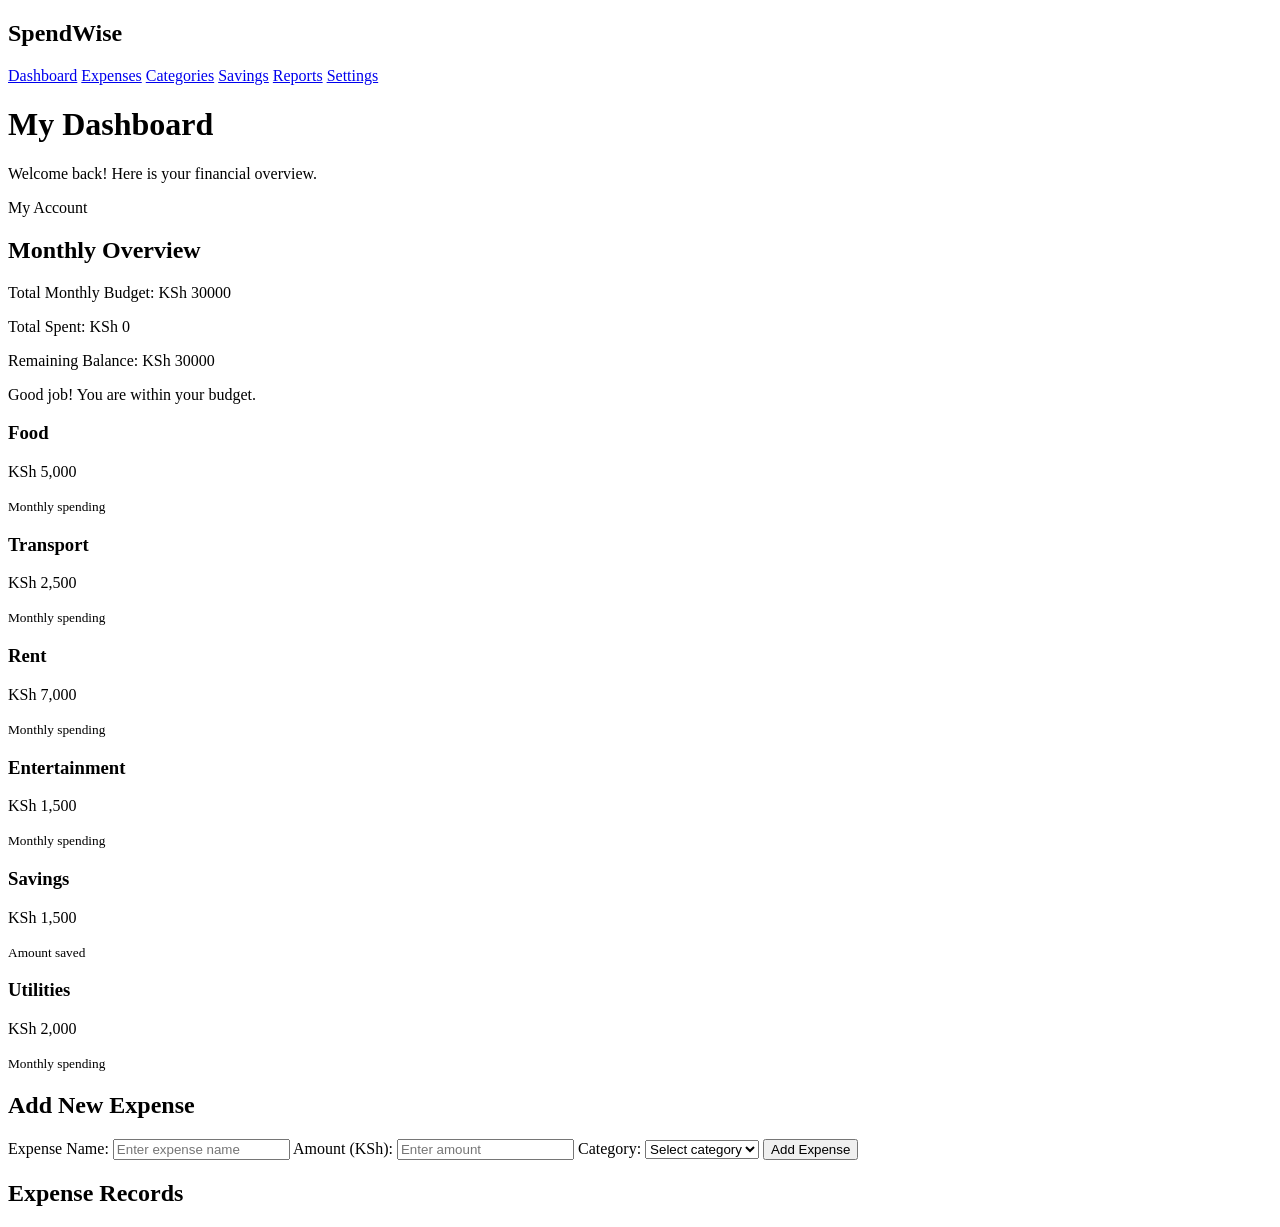
==== index.html @ 0657959b "Add files via upload" ====
<!DOCTYPE html>
<html lang="en">
<head>
    <meta charset="UTF-8">
    <meta name="viewport" content="width=device-width, initial-scale=1.0">
    <title>SpendWise Dashboard</title>
    <link rel="stylesheet" href= "style.css.css">
</head>
<body>

    <div class="dashboard">

        <aside class="sidebar">
            <h2>SpendWise</h2>
            <nav>
                <a href="#">Dashboard</a>
                <a href="#expenses">Expenses</a>
                <a href="#">Categories</a>
                <a href="#">Savings</a>
                <a href="#">Reports</a>
                <a href="#">Settings</a>
            </nav>
        </aside>

        <main class="main-content">

            <header class="header">
                <div>
                    <h1>My Dashboard</h1>
                    <p>Welcome back! Here is your financial overview.</p>
                </div>
                <div class="profile">My Account</div>
            </header>

            <section class="summary">
                <h2>Monthly Overview</h2>

                <p>Total Monthly Budget:
                    KSh <span id="total-budget">30000</span>
                </p>

                <p>Total Spent:
                    KSh <span id="total-expenses">0</span>
                </p>

                <p>Remaining Balance:
                    KSh <span id="remaining-balance">30000</span>
                </p>

                <p id="budget-message">You are within your budget.</p>
            </section>

            <section class="categories">

                <article class="card">
                    <h3>Food</h3>
                    <p>KSh 5,000</p>
                    <small>Monthly spending</small>
                </article>

                <article class="card">
                    <h3>Transport</h3>
                    <p>KSh 2,500</p>
                    <small>Monthly spending</small>
                </article>

                <article class="card">
                    <h3>Rent</h3>
                    <p>KSh 7,000</p>
                    <small>Monthly spending</small>
                </article>

                <article class="card">
                    <h3>Entertainment</h3>
                    <p>KSh 1,500</p>
                    <small>Monthly spending</small>
                </article>

                <article class="card">
                    <h3>Savings</h3>
                    <p>KSh 1,500</p>
                    <small>Amount saved</small>
                </article>

                <article class="card">
                    <h3>Utilities</h3>
                    <p>KSh 2,000</p>
                    <small>Monthly spending</small>
                </article>

            </section>

            <section id="expenses">
                <h2>Add New Expense</h2>

                <form id="expense-form">

                    <label for="expense-name">Expense Name:</label>
                    <input
                        type="text"
                        id="expense-name"
                        placeholder="Enter expense name"
                        required
                    >

                    <label for="expense-amount">Amount (KSh):</label>
                    <input
                        type="number"
                        id="expense-amount"
                        placeholder="Enter amount"
                        min="1"
                        required
                    >

                    <label for="expense-category">Category:</label>
                    <select id="expense-category" required>
                        <option value="">Select category</option>
                        <option value="Food">Food</option>
                        <option value="Transport">Transport</option>
                        <option value="Rent">Rent</option>
                        <option value="Entertainment">Entertainment</option>
                        <option value="Utilities">Utilities</option>
                        <option value="Other">Other</option>
                    </select>

                    <button type="submit">Add Expense</button>

                </form>
            </section>

            <section>
                <h2>Expense Records</h2>
                <ul id="expense-list"></ul>
            </section>

        </main>
    </div>

    <script src="script.js"></script>

</body>
</html>
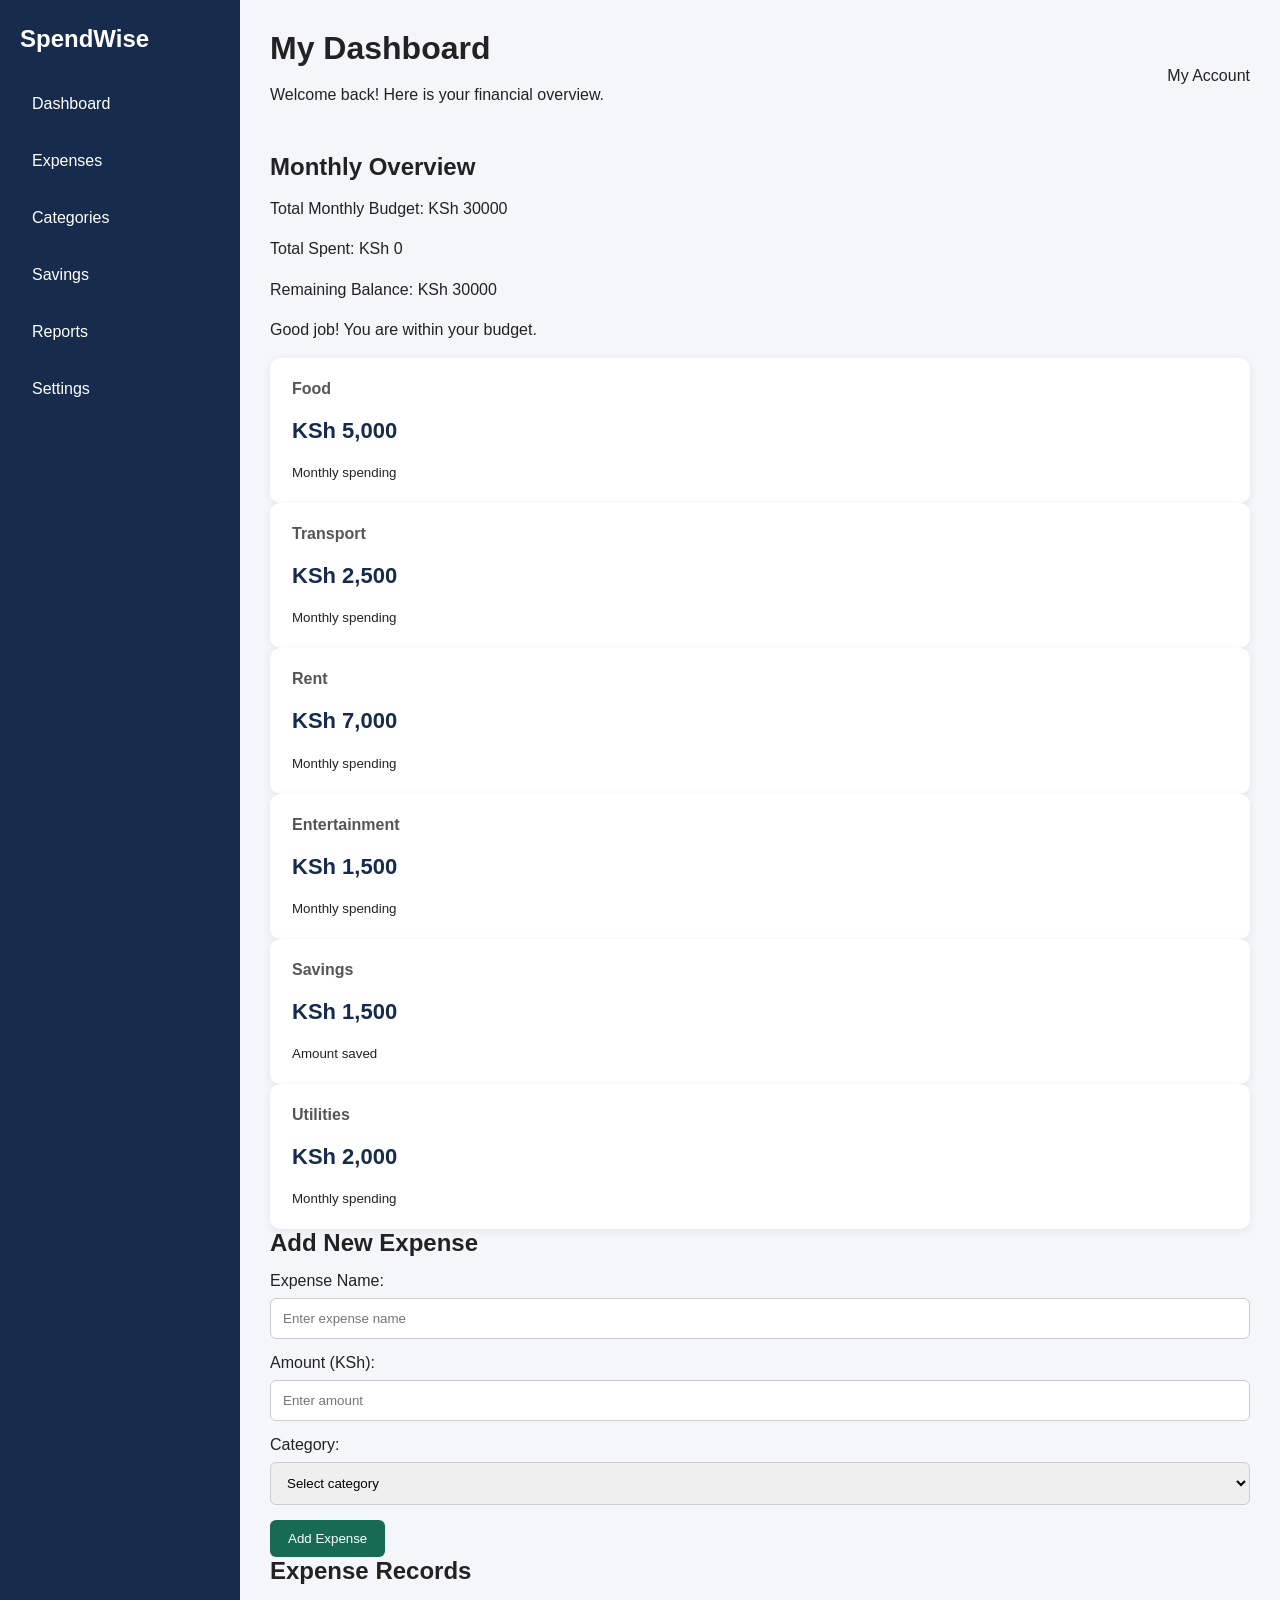
==== commit b64c9674: "Fix HTML entities and update stylesheet link Updated the stylesheet link and fixed HTML entities." ====
--- a/index.html
+++ b/index.html
@@ -4,7 +4,7 @@
     <meta charset="UTF-8">
     <meta name="viewport" content="width=device-width, initial-scale=1.0">
     <title>SpendWise Dashboard</title>
-    <link rel="stylesheet" href= "style.css.css">
+    <link rel="stylesheet" href= "style.css">
 </head>
 <body>
 
@@ -139,4 +139,4 @@
     <script src="script.js"></script>
 
 </body>
-</html>+</html>
--- a/style.css
+++ b/style.css
@@ -0,0 +1,170 @@
+/* GENERAL STYLING */
+* {
+    margin: 0;
+    padding: 0;
+    box-sizing: border-box;
+}
+
+body {
+    font-family: Arial, sans-serif;
+    background-color: #f4f6f9;
+    color: #222;
+}
+
+/* DASHBOARD LAYOUT */
+.dashboard {
+    display: flex;
+    min-height: 100vh;
+}
+
+/* SIDEBAR */
+.sidebar {
+    width: 240px;
+    background-color: #172b4d;
+    color: white;
+    padding: 25px 20px;
+}
+
+.sidebar h2 {
+    margin-bottom: 30px;
+    color: white;
+}
+
+.sidebar nav {
+    display: flex;
+    flex-direction: column;
+    gap: 15px;
+}
+
+.sidebar nav a {
+    color: white;
+    text-decoration: none;
+    padding: 12px;
+    border-radius: 6px;
+    transition: 0.3s;
+}
+
+.sidebar nav a:hover {
+    background-color: #29466e;
+}
+
+/* MAIN CONTENT */
+main {
+    flex: 1;
+    padding: 30px;
+    min-width: 0;
+}
+
+h1, h2, h3 {
+    margin-bottom: 15px;
+}
+
+p {
+    margin-bottom: 15px;
+    line-height: 1.6;
+}
+
+/* HEADER */
+header {
+    display: flex;
+    justify-content: space-between;
+    align-items: center;
+    margin-bottom: 30px;
+}
+
+/* DASHBOARD CARDS */
+.cards,
+.card-container,
+.summary-cards {
+    display: grid;
+    grid-template-columns: repeat(auto-fit, minmax(180px, 1fr));
+    gap: 20px;
+    margin: 25px 0;
+}
+
+.card {
+    background-color: white;
+    padding: 22px;
+    border-radius: 10px;
+    box-shadow: 0 2px 8px rgba(0, 0, 0, 0.08);
+}
+
+.card h3 {
+    color: #555;
+    font-size: 16px;
+}
+
+.card p {
+    font-size: 22px;
+    font-weight: bold;
+    color: #172b4d;
+}
+
+/* BUTTONS */
+button {
+    background-color: #176b55;
+    color: white;
+    border: none;
+    padding: 11px 18px;
+    border-radius: 6px;
+    cursor: pointer;
+}
+
+button:hover {
+    background-color: #10523f;
+}
+
+/* FORMS */
+input,
+select {
+    width: 100%;
+    padding: 12px;
+    margin: 8px 0 15px;
+    border: 1px solid #ccc;
+    border-radius: 6px;
+}
+
+/* TABLES */
+table {
+    width: 100%;
+    border-collapse: collapse;
+    background-color: white;
+    margin-top: 20px;
+}
+
+th, td {
+    padding: 13px;
+    text-align: left;
+    border-bottom: 1px solid #ddd;
+}
+
+th {
+    background-color: #172b4d;
+    color: white;
+}
+
+/* RESPONSIVE DESIGN */
+@media (max-width: 768px) {
+    .dashboard {
+        flex-direction: column;
+    }
+
+    .sidebar {
+        width: 100%;
+    }
+
+    .sidebar nav {
+        flex-direction: row;
+        flex-wrap: wrap;
+    }
+
+    main {
+        padding: 18px;
+    }
+
+    header {
+        flex-direction: column;
+        align-items: flex-start;
+        gap: 10px;
+    }
+}
